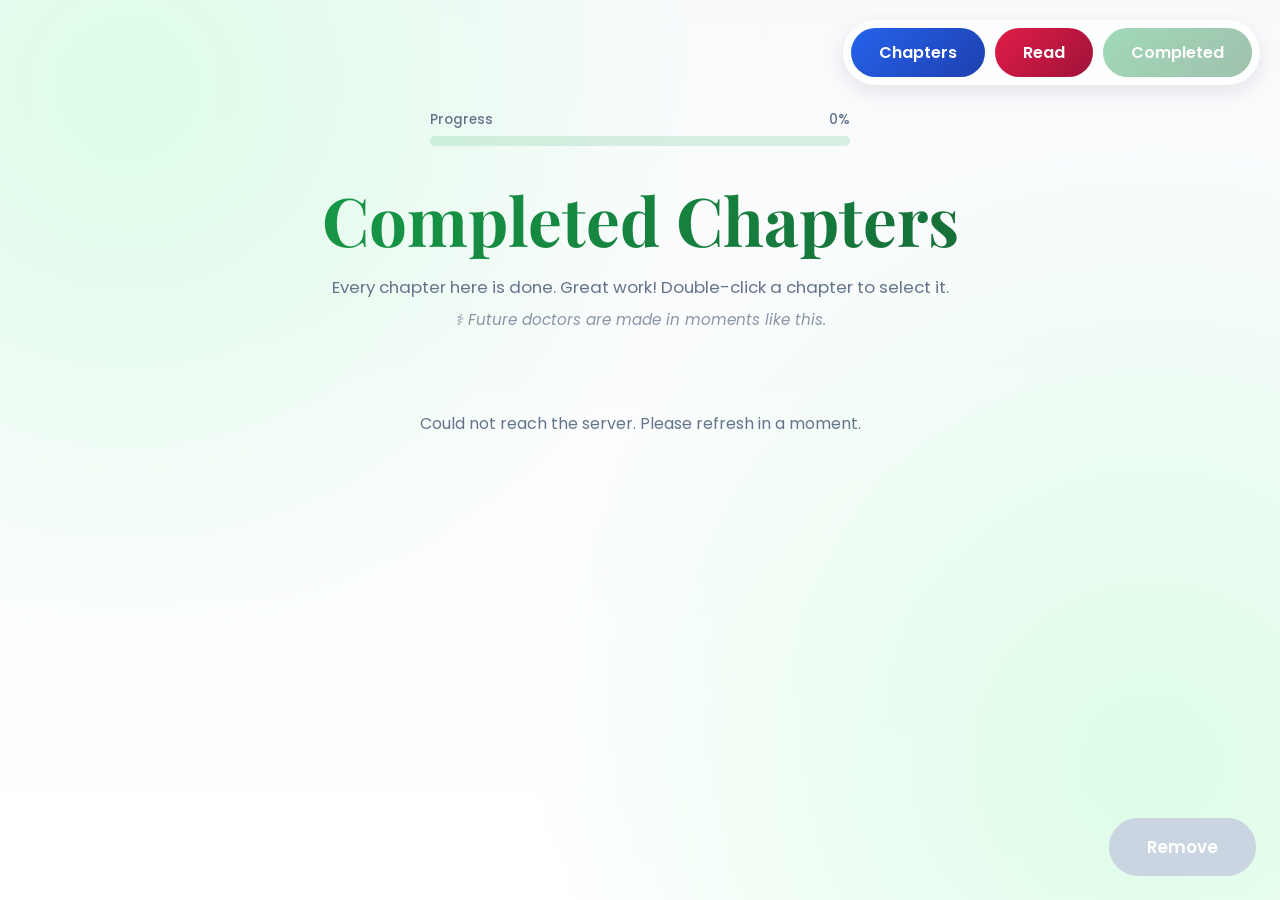
==== frontend/completed.html @ 92e5f4d8 "NEET preparation tracker: frontend and Spring Boot backend Co-Authored-By: Claude Opus 5.5 <noreply@" ====
<!DOCTYPE html>
<html lang="en">
<head>
  <meta charset="UTF-8">
  <meta name="viewport" content="width=device-width, initial-scale=1.0">
  <title>Completed Chapters</title>
  <link rel="preconnect" href="https://fonts.googleapis.com">
  <link rel="preconnect" href="https://fonts.gstatic.com" crossorigin>
  <link href="https://fonts.googleapis.com/css2?family=Playfair+Display:wght@700&family=Poppins:wght@400;500;600&display=swap" rel="stylesheet">
  <link rel="stylesheet" href="css/style.css">
</head>
<body class="page theme-green">
  <nav class="top-nav">
    <a href="index.html" class="nav-btn chapters">Chapters</a>
    <a href="read.html" class="nav-btn read">Read</a>
    <span class="nav-btn completed current" aria-current="page">Completed</span>
  </nav>
  <main class="container">
    <div class="progress" aria-label="Completion progress">
      <div class="progress-label">
        <span>Progress</span>
        <span id="progress-text">0%</span>
      </div>
      <div class="progress-track">
        <div id="progress-fill" class="progress-fill"></div>
      </div>
    </div>
    <h1 class="title">Completed Chapters</h1>
    <p class="subtitle">Every chapter here is done. Great work! Double-click a chapter to select it.</p>
    <p id="congrats" class="congrats" hidden></p>
    <div id="chapter-list" class="chapter-list"></div>
    <p id="empty" class="empty" hidden>No chapters completed yet. Keep going!</p>
  </main>
  <button id="remove-btn" class="remove-btn" type="button" disabled>Remove</button>
  <script src="js/decor.js"></script>
  <script src="js/chapters.js"></script>
  <script src="js/completed.js"></script>
</body>
</html>
---- frontend/css/style.css ----
* {
  margin: 0;
  padding: 0;
  box-sizing: border-box;
}

:root {
  --blue: #2563eb;
  --blue-dark: #1e40af;
  --red: #e11d48;
  --red-dark: #9f1239;
  --green: #16a34a;
  --green-dark: #166534;
  --text: #1e293b;
  --muted: #64748b;
}

/* Each page picks its colour */
.theme-blue  { --accent: var(--blue);  --accent-dark: var(--blue-dark);  --tint: #dbeafe; }
.theme-red   { --accent: var(--red);   --accent-dark: var(--red-dark);   --tint: #ffe4e6; }
.theme-green { --accent: var(--green); --accent-dark: var(--green-dark); --tint: #dcfce7; }

html {
  min-height: 100%;
}

/* Soft tinted background with two blurred colour glows */
body.page {
  min-height: 100vh;
  font-family: "Poppins", system-ui, sans-serif;
  color: var(--text);
  background:
    radial-gradient(circle at 10% 10%, var(--tint) 0, transparent 40%),
    radial-gradient(circle at 90% 85%, var(--tint) 0, transparent 45%),
    linear-gradient(180deg, #f8fafc 0%, #ffffff 100%);
  background-attachment: fixed;
}

.container {
  max-width: 960px;
  margin: 0 auto;
  padding: 110px 16px 150px;
}

.title {
  font-family: "Playfair Display", Georgia, serif;
  font-size: clamp(2.6rem, 7vw, 4.2rem);
  text-align: center;
  background: linear-gradient(135deg, var(--accent), var(--accent-dark));
  -webkit-background-clip: text;
  background-clip: text;
  color: transparent;
}

.subtitle {
  text-align: center;
  color: var(--muted);
  font-size: 1.05rem;
  margin: 10px 0 44px;
}

.chapter-list {
  display: flex;
  flex-direction: column;
  gap: 18px;
}

/* Full-width long oval chapter box with a gradient fill */
.chapter {
  display: flex;
  align-items: center;
  gap: 20px;
  width: 100%;
  min-height: 74px;
  padding: 16px 32px 16px 18px;
  border-radius: 999px;
  background: linear-gradient(135deg, var(--accent), var(--accent-dark));
  color: #ffffff;
  font-size: 1.15rem;
  font-weight: 500;
  letter-spacing: 0.2px;
  box-shadow: 0 6px 18px rgba(15, 23, 42, 0.12);
  user-select: none;
  outline: none;
  transition: transform 0.18s, box-shadow 0.18s, opacity 0.18s;
  animation: fade-in 0.35s ease both;
}

.chapter[role="radio"] {
  cursor: pointer;
}

.chapter[role="radio"]:hover,
.chapter[role="radio"]:focus-visible {
  transform: translateY(-3px) scale(1.01);
  box-shadow: 0 14px 28px rgba(15, 23, 42, 0.2);
}

.chapter .num {
  flex-shrink: 0;
  width: 44px;
  height: 44px;
  border-radius: 50%;
  background: rgba(255, 255, 255, 0.95);
  color: var(--accent-dark);
  font-size: 0.95rem;
  font-weight: 600;
  display: grid;
  place-items: center;
}

.chapter .name {
  flex: 1;
}

/* Selected: ring around the box and a check mark on the right */
.chapter.selected {
  transform: scale(1.015);
  box-shadow: 0 0 0 4px #ffffff, 0 0 0 7px var(--accent), 0 14px 28px rgba(15, 23, 42, 0.22);
}

.chapter.selected::after {
  content: "✓";
  width: 32px;
  height: 32px;
  border-radius: 50%;
  background: #ffffff;
  color: var(--accent-dark);
  font-weight: 700;
  display: grid;
  place-items: center;
}

@keyframes fade-in {
  from { opacity: 0; transform: translateY(8px); }
  to   { opacity: 1; transform: none; }
}

.congrats {
  margin-bottom: 32px;
  padding: 18px 28px;
  border-radius: 24px;
  background: rgba(255, 255, 255, 0.8);
  border: 2px solid var(--green);
  color: var(--green-dark);
  font-size: 1.15rem;
  font-weight: 600;
  text-align: center;
  box-shadow: 0 6px 18px rgba(22, 163, 74, 0.15);
}

.empty {
  text-align: center;
  color: var(--muted);
  padding: 40px 0;
}

/* Top-right navigation on a frosted glass strip */
.top-nav {
  position: fixed;
  top: 20px;
  right: 20px;
  display: flex;
  gap: 10px;
  padding: 8px;
  border-radius: 999px;
  background: rgba(255, 255, 255, 0.7);
  backdrop-filter: blur(10px);
  -webkit-backdrop-filter: blur(10px);
  box-shadow: 0 6px 20px rgba(15, 23, 42, 0.1);
  z-index: 10;
}

.nav-btn,
.submit-btn,
.remove-btn {
  padding: 12px 28px;
  border: none;
  border-radius: 999px;
  color: #ffffff;
  font: 600 1rem "Poppins", sans-serif;
  text-decoration: none;
  cursor: pointer;
  transition: transform 0.15s, filter 0.15s, box-shadow 0.15s;
}

.nav-btn:hover,
.submit-btn:hover:not(:disabled),
.remove-btn:hover:not(:disabled) {
  transform: translateY(-2px);
  filter: brightness(1.08);
}

.nav-btn.chapters  { background: linear-gradient(135deg, var(--blue), var(--blue-dark)); }
.nav-btn.read      { background: linear-gradient(135deg, var(--red), var(--red-dark)); }
.nav-btn.completed { background: linear-gradient(135deg, var(--green), var(--green-dark)); }

/* Bottom corner action buttons */
.submit-btn,
.remove-btn {
  position: fixed;
  bottom: 24px;
  padding: 14px 36px;
  font-size: 1.05rem;
  box-shadow: 0 8px 20px rgba(15, 23, 42, 0.25);
  z-index: 10;
}

.submit-btn {
  left: 24px;
  background: linear-gradient(135deg, var(--accent), var(--accent-dark));
}

.remove-btn {
  right: 24px;
  background: #ffffff;
  color: #dc2626;
  border: 2px solid #dc2626;
}

.submit-btn:disabled,
.remove-btn:disabled {
  background: #cbd5e1;
  color: #ffffff;
  border-color: #cbd5e1;
  box-shadow: none;
  cursor: not-allowed;
}

@media (max-width: 600px) {
  .chapter {
    font-size: 1rem;
    padding: 12px 22px 12px 12px;
  }

  .nav-btn {
    padding: 10px 18px;
    font-size: 0.9rem;
  }
}

/* Faint doctor symbols and motivational quotes */
.subtitle {
  margin-bottom: 8px;
}

.daily-quote {
  text-align: center;
  font-style: italic;
  font-size: 0.95rem;
  color: var(--muted);
  opacity: 0.75;
  margin-bottom: 40px;
}

.decor {
  position: fixed;
  top: 50%;
  transform: translateY(-50%);
  width: 170px;
  display: flex;
  flex-direction: column;
  align-items: center;
  gap: 10px;
  text-align: center;
  pointer-events: none;
  z-index: 0;
}

.decor-left  { left: 28px; }
.decor-right { right: 28px; }

.decor-symbol {
  font-size: 2rem;
  opacity: 0.18;
  filter: grayscale(0.4);
}

.decor-quote {
  font-family: "Playfair Display", Georgia, serif;
  font-style: italic;
  font-size: 0.85rem;
  line-height: 1.4;
  color: var(--accent-dark);
  opacity: 0.35;
  margin-bottom: 14px;
}

.container {
  position: relative;
  z-index: 1;
}

/* Side quotes only where there is room beside the chapter list */
@media (max-width: 1360px) {
  .decor {
    display: none;
  }
}

/* Current page button: dimmed and not clickable */
.nav-btn.current {
  opacity: 0.4;
  cursor: default;
  pointer-events: none;
}

/* Small progress bar on the Completed page */
.progress {
  max-width: 420px;
  margin: 0 auto 28px;
}

.progress-label {
  display: flex;
  justify-content: space-between;
  font-size: 0.85rem;
  font-weight: 500;
  color: var(--muted);
  margin-bottom: 6px;
}

.progress-track {
  height: 10px;
  border-radius: 999px;
  background: rgba(22, 163, 74, 0.15);
  overflow: hidden;
}

.progress-fill {
  width: 0;
  height: 100%;
  border-radius: 999px;
  background: linear-gradient(90deg, var(--green), #4ade80);
  transition: width 0.6s ease;
}
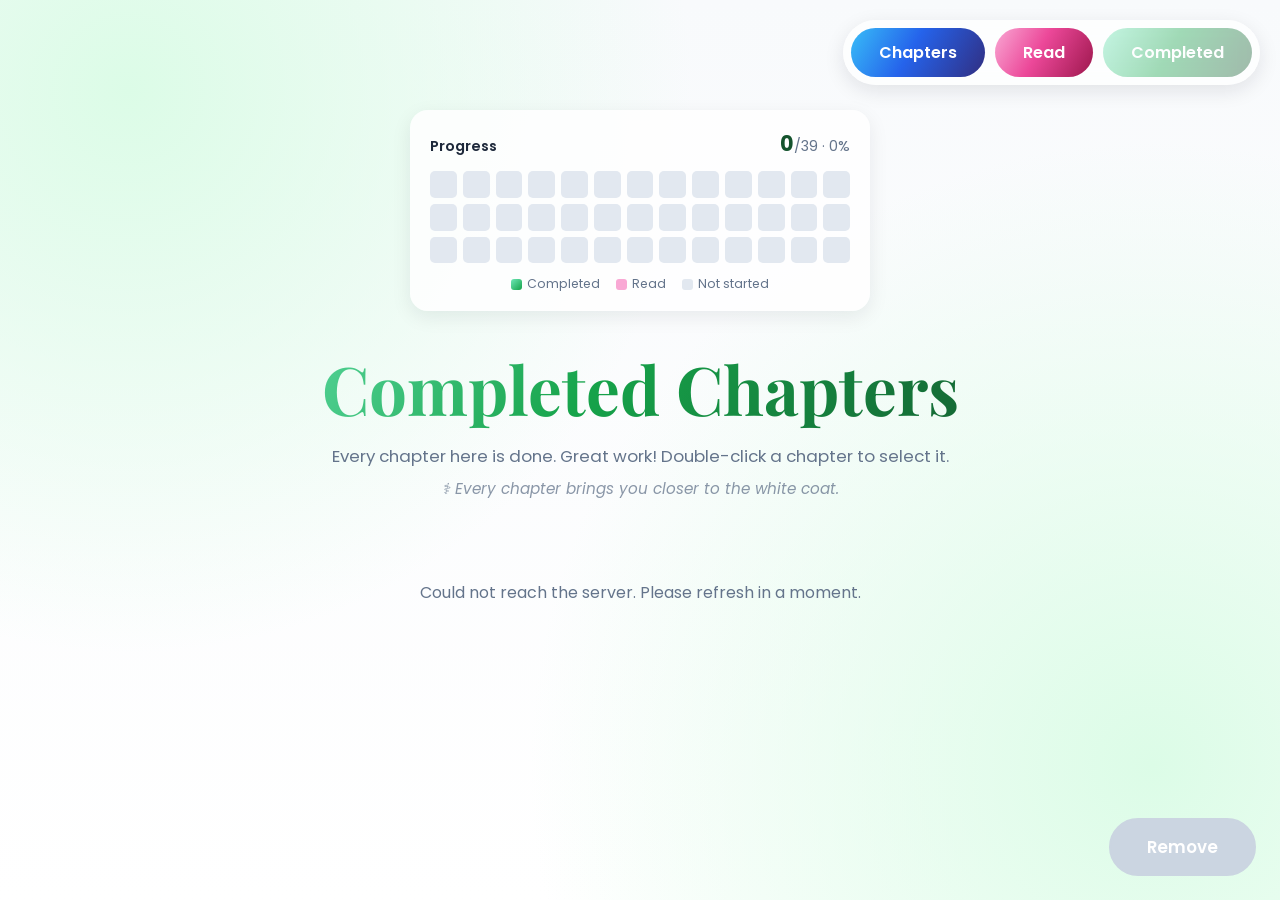
==== commit 229526be: "LeetCode-style chapter box grid for progress Co-Authored-By: Claude Opus 5.5 <noreply@anthropic.com>" ====
--- a/frontend/completed.html
+++ b/frontend/completed.html
@@ -16,15 +16,18 @@
     <span class="nav-btn completed current" aria-current="page">Completed</span>
   </nav>
   <main class="container">
-    <div class="progress" aria-label="Completion progress">
-      <div class="progress-label">
-        <span>Progress</span>
-        <span id="progress-text">0%</span>
+    <section class="progress-card" aria-label="Completion progress">
+      <div class="progress-head">
+        <span class="progress-title">Progress</span>
+        <span><strong id="progress-count">0</strong>/39 · <span id="progress-percent">0%</span></span>
       </div>
-      <div class="progress-track">
-        <div id="progress-fill" class="progress-fill"></div>
+      <div id="progress-grid" class="progress-grid"></div>
+      <div class="progress-legend">
+        <span><i class="cell completed"></i>Completed</span>
+        <span><i class="cell read"></i>Read</span>
+        <span><i class="cell"></i>Not started</span>
       </div>
-    </div>
+    </section>
     <h1 class="title">Completed Chapters</h1>
     <p class="subtitle">Every chapter here is done. Great work! Double-click a chapter to select it.</p>
     <p id="congrats" class="congrats" hidden></p>
--- a/frontend/css/style.css
+++ b/frontend/css/style.css
@@ -5,20 +5,28 @@
 }
 
 :root {
+  --blue-light: #38bdf8;
   --blue: #2563eb;
-  --blue-dark: #1e40af;
-  --red: #e11d48;
-  --red-dark: #9f1239;
+  --blue-dark: #312e81;
+  --pink-light: #f9a8d4;
+  --pink: #ec4899;
+  --pink-dark: #9d174d;
+  --green-light: #6ee7b7;
   --green: #16a34a;
-  --green-dark: #166534;
+  --green-dark: #14532d;
   --text: #1e293b;
   --muted: #64748b;
 }
 
 /* Each page picks its colour */
-.theme-blue  { --accent: var(--blue);  --accent-dark: var(--blue-dark);  --tint: #dbeafe; }
-.theme-red   { --accent: var(--red);   --accent-dark: var(--red-dark);   --tint: #ffe4e6; }
-.theme-green { --accent: var(--green); --accent-dark: var(--green-dark); --tint: #dcfce7; }
+.theme-blue  { --accent-light: var(--blue-light);  --accent: var(--blue);  --accent-dark: var(--blue-dark);  --tint: #dbeafe; }
+.theme-pink  { --accent-light: var(--pink-light);  --accent: var(--pink);  --accent-dark: var(--pink-dark);  --tint: #fce7f3; }
+.theme-green { --accent-light: var(--green-light); --accent: var(--green); --accent-dark: var(--green-dark); --tint: #dcfce7; }
+
+/* Three-tone colour grade used by boxes, titles and buttons */
+.page {
+  --grade: linear-gradient(120deg, var(--accent-light) 0%, var(--accent) 45%, var(--accent-dark) 100%);
+}
 
 html {
   min-height: 100%;
@@ -46,7 +54,7 @@
   font-family: "Playfair Display", Georgia, serif;
   font-size: clamp(2.6rem, 7vw, 4.2rem);
   text-align: center;
-  background: linear-gradient(135deg, var(--accent), var(--accent-dark));
+  background: var(--grade);
   -webkit-background-clip: text;
   background-clip: text;
   color: transparent;
@@ -74,7 +82,7 @@
   min-height: 74px;
   padding: 16px 32px 16px 18px;
   border-radius: 999px;
-  background: linear-gradient(135deg, var(--accent), var(--accent-dark));
+  background: var(--grade);
   color: #ffffff;
   font-size: 1.15rem;
   font-weight: 500;
@@ -191,9 +199,9 @@
   filter: brightness(1.08);
 }
 
-.nav-btn.chapters  { background: linear-gradient(135deg, var(--blue), var(--blue-dark)); }
-.nav-btn.read      { background: linear-gradient(135deg, var(--red), var(--red-dark)); }
-.nav-btn.completed { background: linear-gradient(135deg, var(--green), var(--green-dark)); }
+.nav-btn.chapters  { background: linear-gradient(120deg, var(--blue-light), var(--blue) 45%, var(--blue-dark)); }
+.nav-btn.read      { background: linear-gradient(120deg, var(--pink-light), var(--pink) 45%, var(--pink-dark)); }
+.nav-btn.completed { background: linear-gradient(120deg, var(--green-light), var(--green) 45%, var(--green-dark)); }
 
 /* Bottom corner action buttons */
 .submit-btn,
@@ -208,7 +216,7 @@
 
 .submit-btn {
   left: 24px;
-  background: linear-gradient(135deg, var(--accent), var(--accent-dark));
+  background: var(--grade);
 }
 
 .remove-btn {
@@ -305,32 +313,77 @@
   pointer-events: none;
 }
 
-/* Small progress bar on the Completed page */
-.progress {
-  max-width: 420px;
-  margin: 0 auto 28px;
-}
-
-.progress-label {
+/* LeetCode-style progress card: one small box per chapter */
+.progress-card {
+  max-width: 460px;
+  margin: 0 auto 32px;
+  padding: 18px 20px;
+  border-radius: 18px;
+  background: rgba(255, 255, 255, 0.85);
+  box-shadow: 0 6px 20px rgba(15, 23, 42, 0.08);
+}
+
+.progress-head {
   display: flex;
   justify-content: space-between;
-  font-size: 0.85rem;
-  font-weight: 500;
-  color: var(--muted);
-  margin-bottom: 6px;
-}
-
-.progress-track {
-  height: 10px;
-  border-radius: 999px;
-  background: rgba(22, 163, 74, 0.15);
-  overflow: hidden;
-}
-
-.progress-fill {
-  width: 0;
-  height: 100%;
-  border-radius: 999px;
-  background: linear-gradient(90deg, var(--green), #4ade80);
-  transition: width 0.6s ease;
-}
+  align-items: baseline;
+  font-size: 0.9rem;
+  color: var(--muted);
+  margin-bottom: 12px;
+}
+
+.progress-title {
+  font-weight: 600;
+  color: var(--text);
+}
+
+.progress-head strong {
+  font-size: 1.3rem;
+  color: var(--green-dark);
+}
+
+.progress-grid {
+  display: grid;
+  grid-template-columns: repeat(13, 1fr);
+  gap: 6px;
+}
+
+.cell {
+  display: inline-block;
+  aspect-ratio: 1;
+  border-radius: 5px;
+  background: #e2e8f0;
+  transition: background 0.3s, transform 0.15s;
+}
+
+.progress-grid .cell:hover {
+  transform: scale(1.2);
+}
+
+.cell.read {
+  background: var(--pink-light);
+}
+
+.cell.completed {
+  background: linear-gradient(135deg, var(--green-light), var(--green));
+}
+
+.progress-legend {
+  display: flex;
+  justify-content: center;
+  gap: 16px;
+  margin-top: 12px;
+  font-size: 0.78rem;
+  color: var(--muted);
+}
+
+.progress-legend span {
+  display: flex;
+  align-items: center;
+  gap: 5px;
+}
+
+.progress-legend .cell {
+  width: 11px;
+  border-radius: 3px;
+}
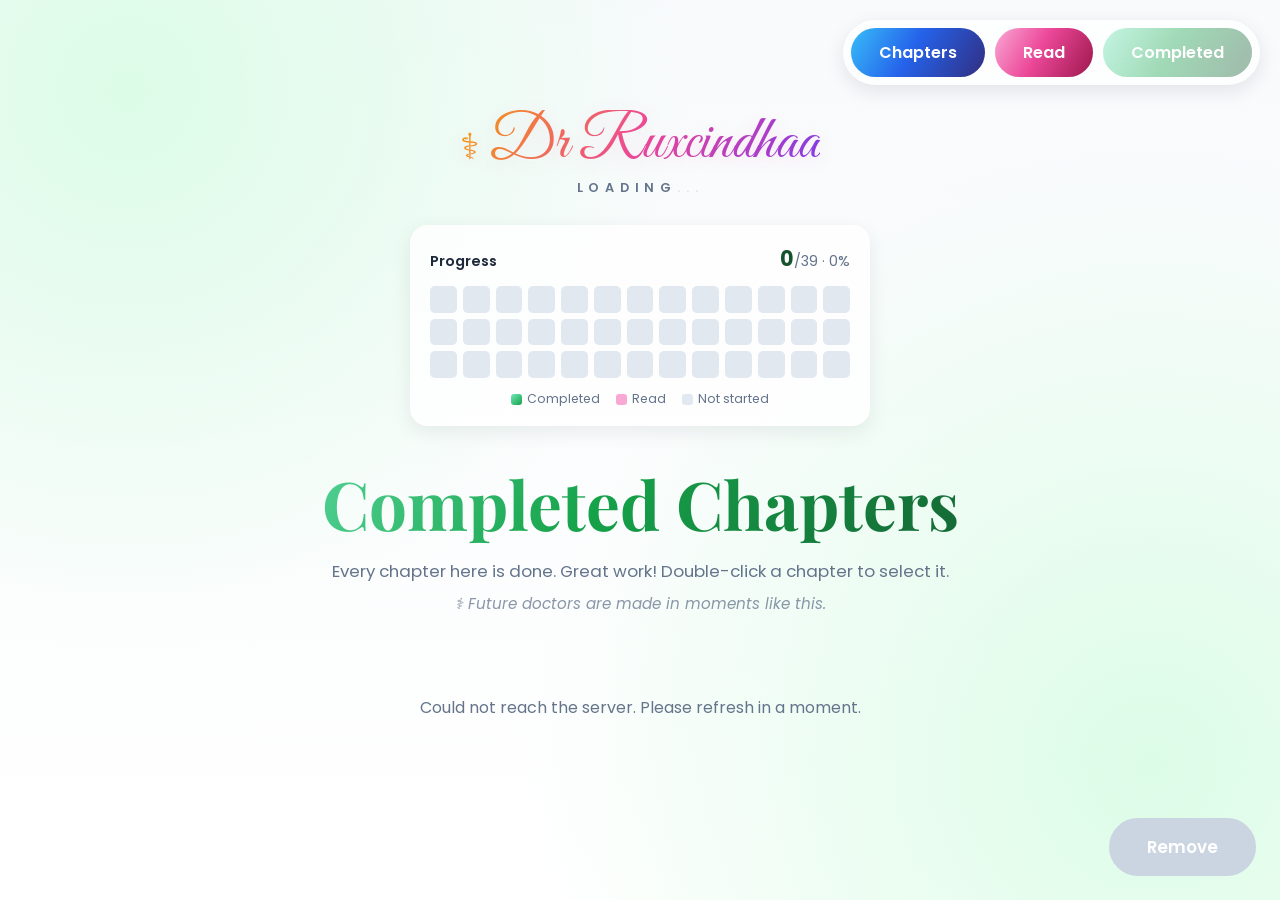
==== commit d480ef58: "Add Dr Ruxcindhaa motivation banner Co-Authored-By: Claude Opus 5.5 <noreply@anthropic.com>" ====
--- a/frontend/completed.html
+++ b/frontend/completed.html
@@ -6,7 +6,7 @@
   <title>Completed Chapters</title>
   <link rel="preconnect" href="https://fonts.googleapis.com">
   <link rel="preconnect" href="https://fonts.gstatic.com" crossorigin>
-  <link href="https://fonts.googleapis.com/css2?family=Playfair+Display:wght@700&family=Poppins:wght@400;500;600&display=swap" rel="stylesheet">
+  <link href="https://fonts.googleapis.com/css2?family=Great+Vibes&family=Playfair+Display:wght@700&family=Poppins:wght@400;500;600&display=swap" rel="stylesheet">
   <link rel="stylesheet" href="css/style.css">
 </head>
 <body class="page theme-green">
--- a/frontend/css/style.css
+++ b/frontend/css/style.css
@@ -387,3 +387,52 @@
   width: 11px;
   border-radius: 3px;
 }
+
+/* "Dr Ruxcindhaa Loading..." motivation banner */
+.dr-banner {
+  display: flex;
+  flex-direction: column;
+  align-items: center;
+  margin-bottom: 28px;
+  animation: fade-in 0.8s ease both;
+}
+
+.dr-name {
+  font-family: "Great Vibes", cursive;
+  font-size: clamp(2.6rem, 8vw, 3.8rem);
+  line-height: 1.1;
+  background: linear-gradient(120deg, #f59e0b, #ec4899 50%, #7c3aed);
+  -webkit-background-clip: text;
+  background-clip: text;
+  color: transparent;
+  text-shadow: 0 4px 18px rgba(236, 72, 153, 0.15);
+}
+
+.dr-symbol {
+  font-family: "Poppins", sans-serif;
+  font-size: 0.6em;
+  vertical-align: middle;
+}
+
+.dr-loading {
+  font-size: 0.8rem;
+  font-weight: 600;
+  letter-spacing: 0.45em;
+  text-transform: uppercase;
+  color: var(--muted);
+  margin-top: 2px;
+}
+
+/* Dots blink one after another, like something is on its way */
+.dots i {
+  font-style: normal;
+  animation: blink 1.4s infinite both;
+}
+
+.dots i:nth-child(2) { animation-delay: 0.2s; }
+.dots i:nth-child(3) { animation-delay: 0.4s; }
+
+@keyframes blink {
+  0%, 80%, 100% { opacity: 0.2; }
+  40%           { opacity: 1; }
+}
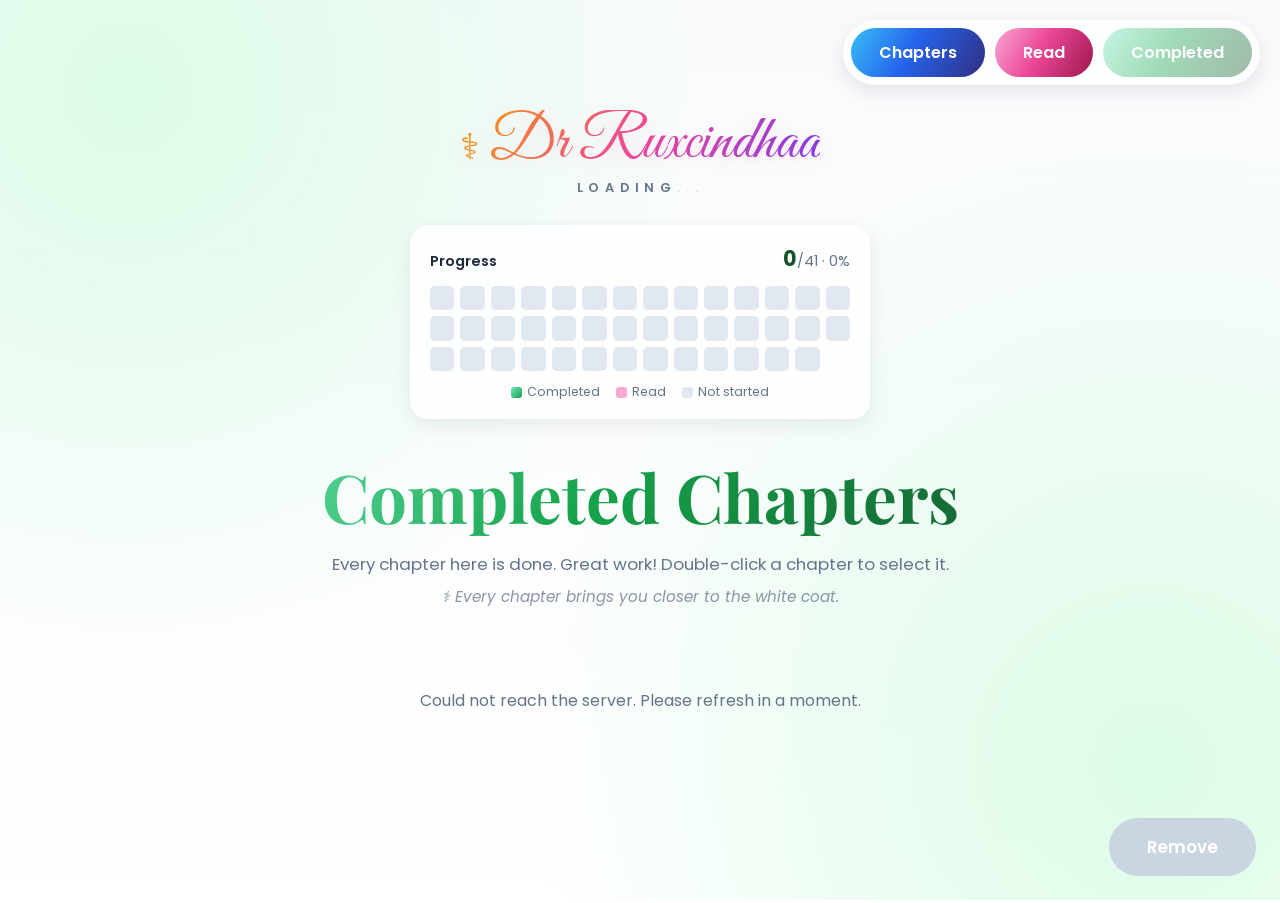
==== commit d94f9938: "Add 2 chapters" ====
--- a/frontend/completed.html
+++ b/frontend/completed.html
@@ -19,7 +19,7 @@
     <section class="progress-card" aria-label="Completion progress">
       <div class="progress-head">
         <span class="progress-title">Progress</span>
-        <span><strong id="progress-count">0</strong>/39 · <span id="progress-percent">0%</span></span>
+        <span><strong id="progress-count">0</strong>/41 · <span id="progress-percent">0%</span></span>
       </div>
       <div id="progress-grid" class="progress-grid"></div>
       <div class="progress-legend">
--- a/frontend/css/style.css
+++ b/frontend/css/style.css
@@ -344,7 +344,7 @@
 
 .progress-grid {
   display: grid;
-  grid-template-columns: repeat(13, 1fr);
+  grid-template-columns: repeat(14, 1fr);
   gap: 6px;
 }
 
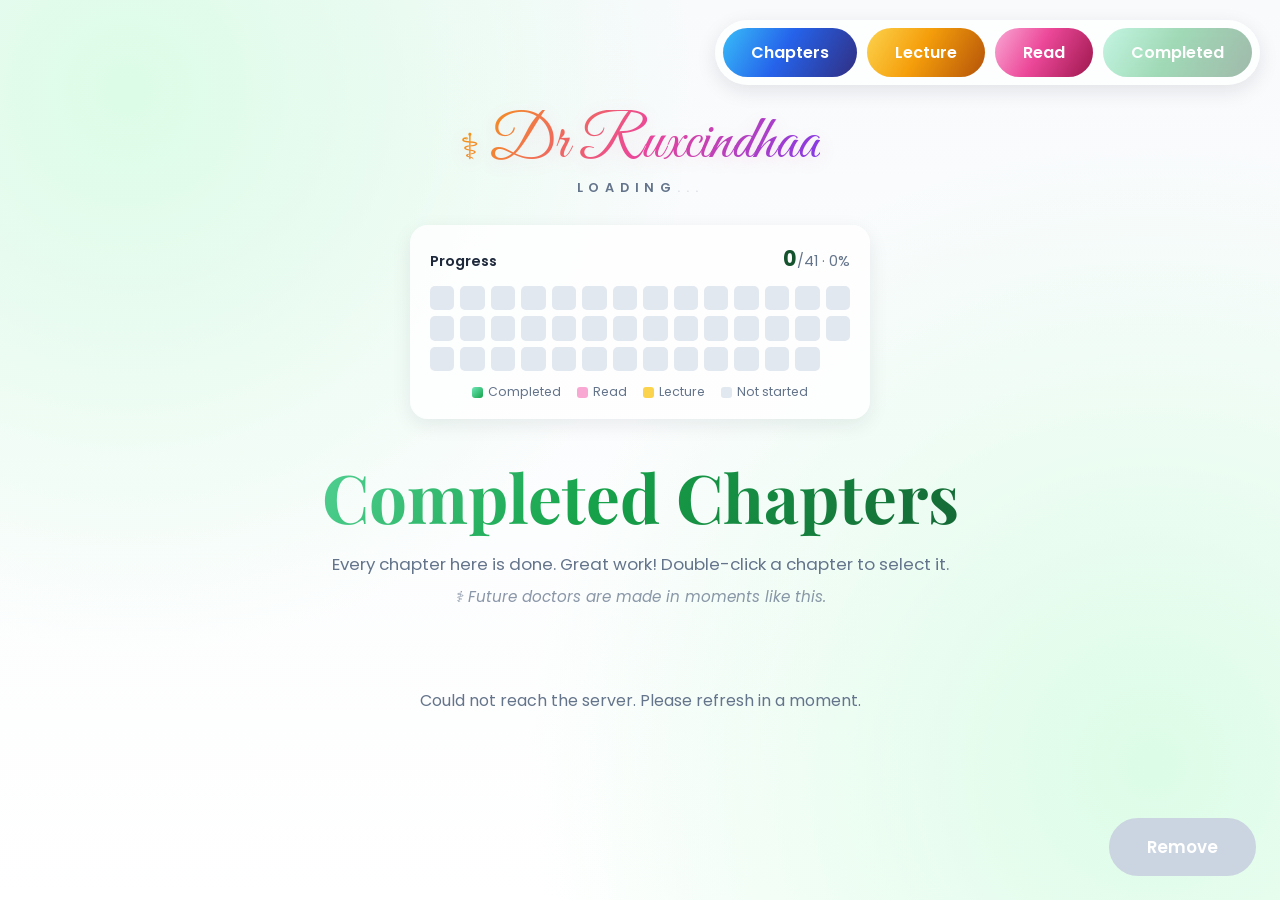
==== commit f3b2b7d0: "Add Lecture section between Chapters and Read Co-Authored-By: Claude Opus 5.5 <noreply@anthropic.com" ====
--- a/frontend/completed.html
+++ b/frontend/completed.html
@@ -12,6 +12,7 @@
 <body class="page theme-green">
   <nav class="top-nav">
     <a href="index.html" class="nav-btn chapters">Chapters</a>
+    <a href="lecture.html" class="nav-btn lecture">Lecture</a>
     <a href="read.html" class="nav-btn read">Read</a>
     <span class="nav-btn completed current" aria-current="page">Completed</span>
   </nav>
@@ -25,6 +26,7 @@
       <div class="progress-legend">
         <span><i class="cell completed"></i>Completed</span>
         <span><i class="cell read"></i>Read</span>
+        <span><i class="cell lecture"></i>Lecture</span>
         <span><i class="cell"></i>Not started</span>
       </div>
     </section>
--- a/frontend/css/style.css
+++ b/frontend/css/style.css
@@ -11,6 +11,9 @@
   --pink-light: #f9a8d4;
   --pink: #ec4899;
   --pink-dark: #9d174d;
+  --amber-light: #fcd34d;
+  --amber: #f59e0b;
+  --amber-dark: #b45309;
   --green-light: #6ee7b7;
   --green: #16a34a;
   --green-dark: #14532d;
@@ -21,6 +24,7 @@
 /* Each page picks its colour */
 .theme-blue  { --accent-light: var(--blue-light);  --accent: var(--blue);  --accent-dark: var(--blue-dark);  --tint: #dbeafe; }
 .theme-pink  { --accent-light: var(--pink-light);  --accent: var(--pink);  --accent-dark: var(--pink-dark);  --tint: #fce7f3; }
+.theme-amber { --accent-light: var(--amber-light); --accent: var(--amber); --accent-dark: var(--amber-dark); --tint: #fef3c7; }
 .theme-green { --accent-light: var(--green-light); --accent: var(--green); --accent-dark: var(--green-dark); --tint: #dcfce7; }
 
 /* Three-tone colour grade used by boxes, titles and buttons */
@@ -200,6 +204,7 @@
 }
 
 .nav-btn.chapters  { background: linear-gradient(120deg, var(--blue-light), var(--blue) 45%, var(--blue-dark)); }
+.nav-btn.lecture   { background: linear-gradient(120deg, var(--amber-light), var(--amber) 45%, var(--amber-dark)); }
 .nav-btn.read      { background: linear-gradient(120deg, var(--pink-light), var(--pink) 45%, var(--pink-dark)); }
 .nav-btn.completed { background: linear-gradient(120deg, var(--green-light), var(--green) 45%, var(--green-dark)); }
 
@@ -360,6 +365,10 @@
   transform: scale(1.2);
 }
 
+.cell.lecture {
+  background: var(--amber-light);
+}
+
 .cell.read {
   background: var(--pink-light);
 }
